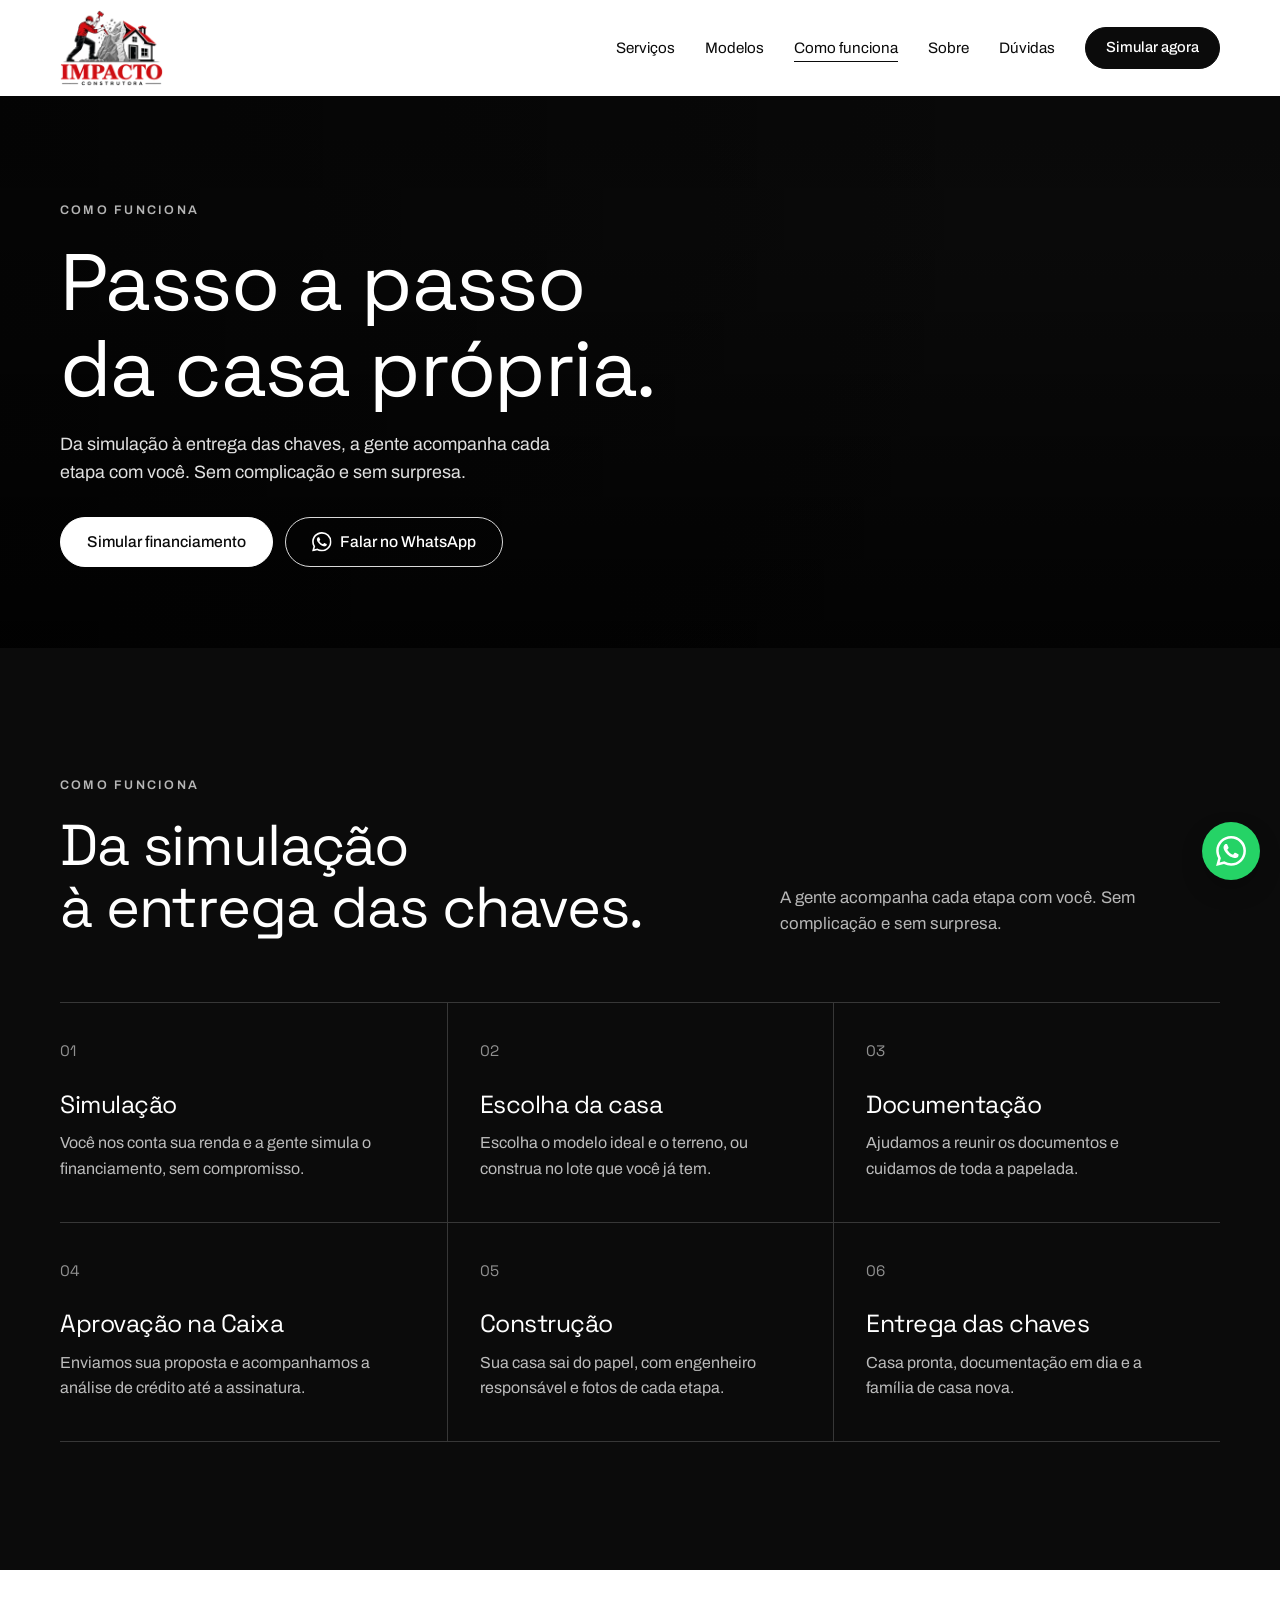
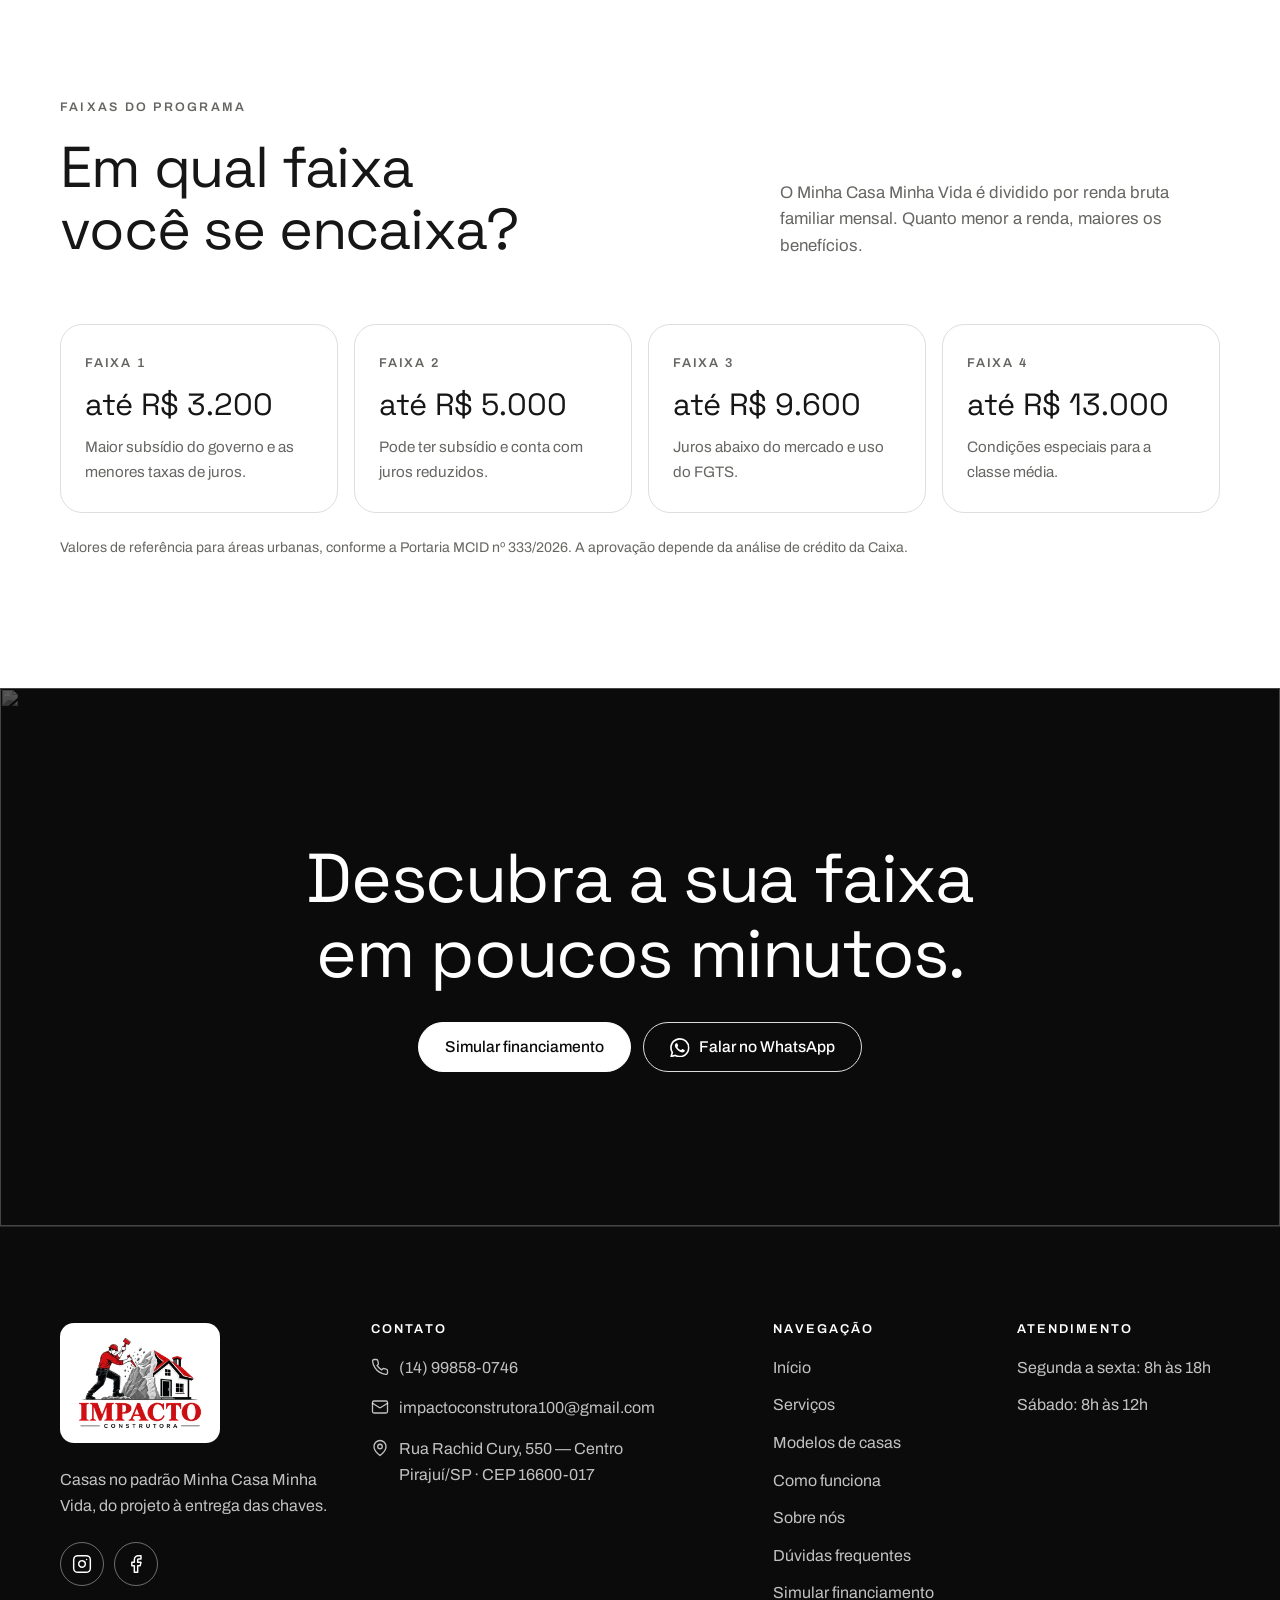
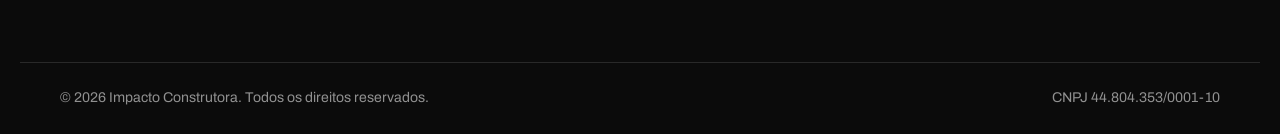
==== como-funciona.html @ d4c33d3d "feat: site dividido em páginas, com portfólio de modelos no estilo da R&B - Cada aba do menu virou u" ====
<!doctype html>
<html lang="pt-BR">
<head>
  <meta charset="utf-8">
  <meta name="viewport" content="width=device-width, initial-scale=1">
  <title>Como funciona | Impacto Construtora — Pirajuí/SP</title>
  <meta name="description" content="Veja o passo a passo para ter sua casa pelo Minha Casa Minha Vida com a Impacto Construtora: simulação, escolha da casa, documentação, aprovação na Caixa, obra e entrega.">
  <meta name="theme-color" content="#0b0b0b">
  <link rel="canonical" href="https://chokitheproo.github.io/impacto-construtora/como-funciona.html">

  <meta property="og:type" content="website">
  <meta property="og:title" content="Como funciona | Impacto Construtora — Pirajuí/SP">
  <meta property="og:description" content="Veja o passo a passo para ter sua casa pelo Minha Casa Minha Vida com a Impacto Construtora: simulação, escolha da casa, documentação, aprovação na Caixa, obra e entrega.">
  <meta property="og:image" content="https://chokitheproo.github.io/impacto-construtora/assets/video/hero-og.jpg">
  <meta property="og:image:width" content="1200">
  <meta property="og:image:height" content="630">
  <meta property="og:locale" content="pt_BR">

  <link rel="icon" href="favicon.svg" type="image/svg+xml">
  <link rel="icon" href="favicon.png" type="image/png" sizes="64x64">
  <link rel="apple-touch-icon" href="assets/apple-touch-icon.png" sizes="360x360">

  <link rel="preload" href="assets/fonts/space-grotesk-latin.woff2" as="font" type="font/woff2" crossorigin>
  <link rel="preload" href="assets/fonts/archivo-latin.woff2" as="font" type="font/woff2" crossorigin>
  <link rel="preconnect" href="https://images.unsplash.com">

  <link rel="stylesheet" href="css/style.css?v=8">
  <script>document.documentElement.classList.add('js');</script>
</head>
<body>

  <!-- Ícones (SVG sprite) -->
  <svg width="0" height="0" style="position:absolute" aria-hidden="true">
    <defs>
      <symbol id="i-arrow" viewBox="0 0 24 24"><path d="M7 7h10v10"/><path d="M7 17 17 7"/></symbol>
      <symbol id="i-check" viewBox="0 0 24 24"><path d="M20 6 9 17l-5-5"/></symbol>
      <symbol id="i-left" viewBox="0 0 24 24"><path d="m15 18-6-6 6-6"/></symbol>
      <symbol id="i-right" viewBox="0 0 24 24"><path d="m9 18 6-6-6-6"/></symbol>
      <symbol id="i-menu" viewBox="0 0 24 24"><path d="M4 7h16"/><path d="M4 12h16"/><path d="M4 17h16"/></symbol>
      <symbol id="i-close" viewBox="0 0 24 24"><path d="M18 6 6 18"/><path d="m6 6 12 12"/></symbol>
      <symbol id="i-bed" viewBox="0 0 24 24"><path d="M2 4v16"/><path d="M2 8h18a2 2 0 0 1 2 2v10"/><path d="M2 17h20"/><path d="M6 8v9"/></symbol>
      <symbol id="i-bath" viewBox="0 0 24 24"><path d="M9 6 6.5 3.5a1.5 1.5 0 0 0-1-.5C4.68 3 4 3.68 4 4.5V17a2 2 0 0 0 2 2h12a2 2 0 0 0 2-2v-5"/><path d="M10 5 8 7"/><path d="M2 12h20"/><path d="M7 19v2"/><path d="M17 19v2"/></symbol>
      <symbol id="i-area" viewBox="0 0 24 24"><path d="M8 3H5a2 2 0 0 0-2 2v3"/><path d="M21 8V5a2 2 0 0 0-2-2h-3"/><path d="M3 16v3a2 2 0 0 0 2 2h3"/><path d="M16 21h3a2 2 0 0 0 2-2v-3"/></symbol>
      <symbol id="i-car" viewBox="0 0 24 24"><path d="M19 17h2c.6 0 1-.4 1-1v-3c0-.9-.7-1.7-1.5-1.9C18.7 10.6 16 10 16 10s-1.3-1.4-2.2-2.3c-.5-.4-1.1-.7-1.8-.7H5c-.6 0-1.1.4-1.4.9l-1.4 2.9A3.7 3.7 0 0 0 2 12v4c0 .6.4 1 1 1h2"/><circle cx="7" cy="17" r="2"/><path d="M9 17h6"/><circle cx="17" cy="17" r="2"/></symbol>
      <symbol id="i-phone" viewBox="0 0 24 24"><path d="M22 16.92v3a2 2 0 0 1-2.18 2 19.79 19.79 0 0 1-8.63-3.07 19.5 19.5 0 0 1-6-6 19.79 19.79 0 0 1-3.07-8.67A2 2 0 0 1 4.11 2h3a2 2 0 0 1 2 1.72 12.84 12.84 0 0 0 .7 2.81 2 2 0 0 1-.45 2.11L8.09 9.91a16 16 0 0 0 6 6l1.27-1.27a2 2 0 0 1 2.11-.45 12.84 12.84 0 0 0 2.81.7A2 2 0 0 1 22 16.92z"/></symbol>
      <symbol id="i-mail" viewBox="0 0 24 24"><rect x="2" y="4" width="20" height="16" rx="2"/><path d="m22 7-8.97 5.7a1.94 1.94 0 0 1-2.06 0L2 7"/></symbol>
      <symbol id="i-pin" viewBox="0 0 24 24"><path d="M20 10c0 6-8 12-8 12s-8-6-8-12a8 8 0 0 1 16 0Z"/><circle cx="12" cy="10" r="3"/></symbol>
      <symbol id="i-shield" viewBox="0 0 24 24"><path d="M20 13c0 5-3.5 7.5-7.66 8.95a1 1 0 0 1-.67-.01C7.5 20.5 4 18 4 13V6a1 1 0 0 1 1-1c2 0 4.5-1.2 6.24-2.72a1.17 1.17 0 0 1 1.52 0C14.51 3.81 17 5 19 5a1 1 0 0 1 1 1z"/><path d="m9 12 2 2 4-4"/></symbol>
      <symbol id="i-instagram" viewBox="0 0 24 24"><rect x="2" y="2" width="20" height="20" rx="5"/><path d="M16 11.37A4 4 0 1 1 12.63 8 4 4 0 0 1 16 11.37z"/><path d="M17.5 6.5h.01"/></symbol>
      <symbol id="i-facebook" viewBox="0 0 24 24"><path d="M18 2h-3a5 5 0 0 0-5 5v3H7v4h3v8h4v-8h3l1-4h-4V7a1 1 0 0 1 1-1h3z"/></symbol>
      <symbol id="i-whatsapp" viewBox="0 0 24 24"><path class="fill" d="M17.472 14.382c-.297-.149-1.758-.867-2.03-.967-.273-.099-.471-.148-.67.15-.197.297-.767.966-.94 1.164-.173.199-.347.223-.644.075-.297-.15-1.255-.463-2.39-1.475-.883-.788-1.48-1.761-1.653-2.059-.173-.297-.018-.458.13-.606.134-.133.298-.347.446-.52.149-.174.198-.298.298-.497.099-.198.05-.371-.025-.52-.075-.149-.669-1.612-.916-2.207-.242-.579-.487-.5-.669-.51-.173-.008-.371-.01-.57-.01-.198 0-.52.074-.792.372-.272.297-1.04 1.016-1.04 2.479 0 1.462 1.065 2.875 1.213 3.074.149.198 2.096 3.2 5.077 4.487.709.306 1.262.489 1.694.625.712.227 1.36.195 1.871.118.571-.085 1.758-.719 2.006-1.413.248-.694.248-1.289.173-1.413-.074-.124-.272-.198-.57-.347m-5.421 7.403h-.004a9.87 9.87 0 0 1-5.031-1.378l-.361-.214-3.741.982.998-3.648-.235-.374a9.86 9.86 0 0 1-1.51-5.26c.001-5.45 4.436-9.884 9.888-9.884 2.64 0 5.122 1.03 6.988 2.898a9.825 9.825 0 0 1 2.893 6.994c-.003 5.45-4.437 9.884-9.885 9.884m8.413-18.297A11.815 11.815 0 0 0 12.05 0C5.495 0 .16 5.335.157 11.892c0 2.096.547 4.142 1.588 5.945L.057 24l6.305-1.654a11.882 11.882 0 0 0 5.683 1.448h.005c6.554 0 11.89-5.335 11.893-11.893a11.821 11.821 0 0 0-3.48-8.413Z"/></symbol>
      <symbol id="i-logo" viewBox="0 0 40 40"><rect x="2" y="2" width="36" height="36" rx="6" fill="none" stroke="#c8a86a" stroke-width="1.1"/><path d="M8 20 20 10l12 10"/><path d="M12 18v12h16V18"/><path d="M18 30v-7h4v7" fill="none" stroke="currentColor" stroke-width="2.3" stroke-linejoin="round" stroke-linecap="round"/><circle cx="20" cy="13.5" r="1.1" fill="#c8a86a"/></symbol>
      <symbol id="i-home" viewBox="0 0 24 24"><path d="M3 10.5 12 3l9 7.5"/><path d="M5 9.5V21h14V9.5"/><path d="M10 21v-6h4v6"/></symbol>
      <symbol id="i-map" viewBox="0 0 24 24"><path d="M14.106 5.553a2 2 0 0 0 1.788 0l3.659-1.83A1 1 0 0 1 21 4.619v12.764a1 1 0 0 1-.553.894l-4.553 2.277a2 2 0 0 1-1.788 0l-4.212-2.106a2 2 0 0 0-1.788 0l-3.659 1.83A1 1 0 0 1 3 19.381V6.618a1 1 0 0 1 .553-.894l4.553-2.277a2 2 0 0 1 1.788 0z"/><path d="M15 5.764v15"/><path d="M9 3.236v15"/></symbol>
      <symbol id="i-hammer" viewBox="0 0 24 24"><path d="m15 12-8.373 8.373a1 1 0 1 1-3-3L12 9"/><path d="m18 15 4-4"/><path d="m21.5 11.5-1.914-1.914A2 2 0 0 1 19 8.172V7l-2.26-2.26a6 6 0 0 0-4.202-1.756L9 2.96l.92.82A6.18 6.18 0 0 1 12 8.4V10l2 2h1.172a2 2 0 0 1 1.414.586L18.5 14.5"/></symbol>
    </defs>
  </svg>

  <a class="skip-link" href="#conteudo">Pular para o conteúdo</a>

  <!-- ===================== CABEÇALHO ===================== -->
  <header class="header" data-header>
    <div class="container header__inner">
      <a href="./" class="logo" aria-label="Impacto Construtora — início">
        <picture>
          <source type="image/webp" srcset="assets/logo-impacto-160.webp 1x, assets/logo-impacto-240.webp 2x">
          <img class="logo__img" src="assets/logo-impacto-160.png" alt="Impacto Construtora" width="216" height="160" fetchpriority="high">
        </picture>
      </a>

      <nav class="nav" id="menu" aria-label="Menu principal" data-nav>
        <ul class="nav__list">
          <li><a href="servicos.html" class="nav__link">Serviços</a></li>
          <li><a href="modelos.html" class="nav__link">Modelos</a></li>
          <li><a href="como-funciona.html" class="nav__link" aria-current="page">Como funciona</a></li>
          <li><a href="sobre.html" class="nav__link">Sobre</a></li>
          <li><a href="duvidas.html" class="nav__link">Dúvidas</a></li>
          <li class="nav__cta"><a href="simular.html" class="btn btn--small">Simular agora</a></li>
        </ul>
      </nav>

      <button class="menu-toggle" type="button" aria-controls="menu" aria-expanded="false" aria-label="Abrir menu" data-menu-toggle>
        <svg class="icon" aria-hidden="true"><use href="#i-menu"/></svg>
      </button>
    </div>
  </header>

  <main id="conteudo">

    <!-- ===================== CAPA DA PÁGINA ===================== -->
    <section class="page-hero">
      <img class="page-hero__bg" src="https://images.unsplash.com/photo-1600210491369-e753d80a41f3?auto=format&amp;fit=crop&amp;w=1600&amp;h=900&amp;q=70"
           srcset="https://images.unsplash.com/photo-1600210491369-e753d80a41f3?auto=format&amp;fit=crop&amp;w=700&amp;h=1000&amp;q=70 700w,
                   https://images.unsplash.com/photo-1600210491369-e753d80a41f3?auto=format&amp;fit=crop&amp;w=1200&amp;h=800&amp;q=70 1200w,
                   https://images.unsplash.com/photo-1600210491369-e753d80a41f3?auto=format&amp;fit=crop&amp;w=1920&amp;h=1000&amp;q=70 1920w"
           sizes="100vw" alt="Sala de estar clara com sofá branco e quadros na parede" width="1600" height="900" fetchpriority="high" decoding="async">
      <div class="container page-hero__content">
        <p class="eyebrow eyebrow--light">Como funciona</p>
        <h1 class="page-hero__title">Passo a passo<br>da casa própria.</h1>
        <p class="page-hero__text">Da simulação à entrega das chaves, a gente acompanha cada etapa com você. Sem complicação e sem surpresa.</p>
        <div class="hero__actions">
          <a href="simular.html" class="btn btn--light">Simular financiamento</a>
          <a href="#contato" class="btn btn--outline-light" data-wa="Olá! Quero entender como funciona o Minha Casa Minha Vida.">
            <svg class="icon icon--fill" aria-hidden="true"><use href="#i-whatsapp"/></svg>
            Falar no WhatsApp
          </a>
        </div>
      </div>
    </section>

    <!-- ===================== COMO FUNCIONA ===================== -->
    <section class="section section--dark" id="como-funciona">
      <div class="container">
        <div class="section__head">
          <div>
            <p class="eyebrow eyebrow--light">Como funciona</p>
            <h2 class="section__title">Da simulação<br>à entrega das chaves.</h2>
          </div>
          <p class="section__lead">A gente acompanha cada etapa com você. Sem complicação e sem surpresa.</p>
        </div>

        <ol class="steps">
          <li class="step reveal">
            <span class="step__num">01</span>
            <h3 class="step__title">Simulação</h3>
            <p>Você nos conta sua renda e a gente simula o financiamento, sem compromisso.</p>
          </li>
          <li class="step reveal">
            <span class="step__num">02</span>
            <h3 class="step__title">Escolha da casa</h3>
            <p>Escolha o modelo ideal e o terreno, ou construa no lote que você já tem.</p>
          </li>
          <li class="step reveal">
            <span class="step__num">03</span>
            <h3 class="step__title">Documentação</h3>
            <p>Ajudamos a reunir os documentos e cuidamos de toda a papelada.</p>
          </li>
          <li class="step reveal">
            <span class="step__num">04</span>
            <h3 class="step__title">Aprovação na Caixa</h3>
            <p>Enviamos sua proposta e acompanhamos a análise de crédito até a assinatura.</p>
          </li>
          <li class="step reveal">
            <span class="step__num">05</span>
            <h3 class="step__title">Construção</h3>
            <p>Sua casa sai do papel, com engenheiro responsável e fotos de cada etapa.</p>
          </li>
          <li class="step reveal">
            <span class="step__num">06</span>
            <h3 class="step__title">Entrega das chaves</h3>
            <p>Casa pronta, documentação em dia e a família de casa nova.</p>
          </li>
        </ol>
      </div>
    </section>

    <!-- ===================== FAIXAS MCMV ===================== -->
    <section class="section" id="faixas">
      <div class="container">
        <div class="section__head">
          <div>
            <p class="eyebrow">Faixas do programa</p>
            <h2 class="section__title">Em qual faixa<br>você se encaixa?</h2>
          </div>
          <p class="section__lead">O Minha Casa Minha Vida é dividido por renda bruta familiar mensal. Quanto menor a renda, maiores os benefícios.</p>
        </div>

        <div class="tiers">
          <div class="tier reveal">
            <span class="tier__label">Faixa 1</span>
            <strong class="tier__value">até R$ 3.200</strong>
            <p>Maior subsídio do governo e as menores taxas de juros.</p>
          </div>
          <div class="tier reveal">
            <span class="tier__label">Faixa 2</span>
            <strong class="tier__value">até R$ 5.000</strong>
            <p>Pode ter subsídio e conta com juros reduzidos.</p>
          </div>
          <div class="tier reveal">
            <span class="tier__label">Faixa 3</span>
            <strong class="tier__value">até R$ 9.600</strong>
            <p>Juros abaixo do mercado e uso do FGTS.</p>
          </div>
          <div class="tier reveal">
            <span class="tier__label">Faixa 4</span>
            <strong class="tier__value">até R$ 13.000</strong>
            <p>Condições especiais para a classe média.</p>
          </div>
        </div>

        <p class="note">Valores de referência para áreas urbanas, conforme a Portaria MCID nº 333/2026. A aprovação depende da análise de crédito da Caixa.</p>
      </div>
    </section>

    <!-- ===================== CHAMADA FINAL ===================== -->
    <section class="cta">
      <img class="cta__bg"
           src="https://images.unsplash.com/photo-1600607687939-ce8a6c25118c?auto=format&fit=crop&w=1400&h=700&q=55&sat=-100"
           srcset="https://images.unsplash.com/photo-1600607687939-ce8a6c25118c?auto=format&fit=crop&w=700&h=800&q=55&sat=-100 700w,
                   https://images.unsplash.com/photo-1600607687939-ce8a6c25118c?auto=format&fit=crop&w=1400&h=700&q=55&sat=-100 1400w,
                   https://images.unsplash.com/photo-1600607687939-ce8a6c25118c?auto=format&fit=crop&w=2000&h=900&q=50&sat=-100 2000w"
           sizes="100vw" alt="" width="1400" height="700" loading="lazy" decoding="async">
      <div class="container cta__inner reveal">
        <h2 class="cta__title">Descubra a sua faixa em poucos minutos.</h2>
        <div class="hero__actions">
          <a href="simular.html" class="btn btn--light">Simular financiamento</a>
          <a href="#contato" class="btn btn--outline-light" data-wa="Olá! Quero sair do aluguel. Pode me ajudar?">
            <svg class="icon icon--fill" aria-hidden="true"><use href="#i-whatsapp"/></svg>
            Falar no WhatsApp
          </a>
        </div>
      </div>
    </section>

  </main>

  <!-- ===================== RODAPÉ ===================== -->
  <!-- Troque o CNPJ de exemplo pelo CNPJ real -->
  <footer class="footer" id="contato">
    <div class="container footer__grid">
      <div class="footer__brand">
        <a href="./" class="logo logo--card" aria-label="Impacto Construtora — voltar ao início">
          <picture>
            <source type="image/webp" srcset="assets/logo-impacto-160.webp 1x, assets/logo-impacto-240.webp 2x">
            <img class="logo__img" src="assets/logo-impacto-160.png" alt="Impacto Construtora" width="216" height="160" loading="lazy" decoding="async">
          </picture>
        </a>
        <p>Casas no padrão Minha Casa Minha Vida, do projeto à entrega das chaves.</p>
        <div class="socials">
          <a href="https://instagram.com/" class="round-btn" aria-label="Instagram da Impacto Construtora" target="_blank" rel="noopener" data-instagram>
            <svg class="icon" aria-hidden="true"><use href="#i-instagram"/></svg>
          </a>
          <a href="https://facebook.com/" class="round-btn" aria-label="Facebook da Impacto Construtora" target="_blank" rel="noopener" data-facebook>
            <svg class="icon" aria-hidden="true"><use href="#i-facebook"/></svg>
          </a>
        </div>
      </div>

      <div>
        <h3 class="footer__title">Contato</h3>
        <ul class="footer__list">
          <li><a href="#contato" data-wa="Olá! Vim pelo site da Impacto Construtora."><svg class="icon" aria-hidden="true"><use href="#i-phone"/></svg><span data-phone-text>(14) 99858-0746</span></a></li>
          <li><a href="mailto:impactoconstrutora100@gmail.com"><svg class="icon" aria-hidden="true"><use href="#i-mail"/></svg>impactoconstrutora100@gmail.com</a></li>
          <li>
            <a href="https://www.google.com/maps/search/?api=1&amp;query=Rua+Rachid+Cury%2C+550%2C+Centro%2C+Piraju%C3%AD+-+SP%2C+16600-017" target="_blank" rel="noopener">
              <svg class="icon" aria-hidden="true"><use href="#i-pin"/></svg>
              <span>Rua Rachid Cury, 550 — Centro<br>Pirajuí/SP · CEP 16600-017</span>
            </a>
          </li>
        </ul>
      </div>

      <div>
        <h3 class="footer__title">Navegação</h3>
        <ul class="footer__list">
          <li><a href="./">Início</a></li>
          <li><a href="servicos.html">Serviços</a></li>
          <li><a href="modelos.html">Modelos de casas</a></li>
          <li><a href="como-funciona.html">Como funciona</a></li>
          <li><a href="sobre.html">Sobre nós</a></li>
          <li><a href="duvidas.html">Dúvidas frequentes</a></li>
          <li><a href="simular.html">Simular financiamento</a></li>
        </ul>
      </div>

      <div>
        <h3 class="footer__title">Atendimento</h3>
        <ul class="footer__list">
          <li>Segunda a sexta: 8h às 18h</li>
          <li>Sábado: 8h às 12h</li>
        </ul>
      </div>
    </div>

    <div class="container footer__bottom">
      <span>© <span data-year>2026</span> Impacto Construtora. Todos os direitos reservados.</span>
      <span>CNPJ 44.804.353/0001-10</span>
    </div>
  </footer>

  <!-- Botão flutuante do WhatsApp -->
  <a href="#contato" class="wa-float" aria-label="Falar no WhatsApp" data-wa="Olá! Vim pelo site e quero saber mais sobre as casas da Impacto Construtora.">
    <svg class="icon icon--fill" aria-hidden="true"><use href="#i-whatsapp"/></svg>
  </a>

  <script src="js/main.js?v=8" defer></script>
</body>
</html>
---- css/style.css ----
/* =========================================================
   Impacto Construtora — estilos
   Paleta preto e branco. Para mudar cores, edite :root.
   ========================================================= */

/* Fontes hospedadas no próprio site (sem esperar o Google Fonts) */
@font-face {
  font-family: "Archivo"; font-style: normal; font-weight: 400 600; font-display: swap;
  src: url("../assets/fonts/archivo-latin.woff2") format("woff2");
  unicode-range: U+0000-00FF, U+0131, U+0152-0153, U+02BB-02BC, U+02C6, U+02DA, U+02DC, U+0304, U+0308, U+0329, U+2000-206F, U+20AC, U+2122, U+2191, U+2193, U+2212, U+2215, U+FEFF, U+FFFD;
}
@font-face {
  font-family: "Space Grotesk"; font-style: normal; font-weight: 400 600; font-display: swap;
  src: url("../assets/fonts/space-grotesk-latin.woff2") format("woff2");
  unicode-range: U+0000-00FF, U+0131, U+0152-0153, U+02BB-02BC, U+02C6, U+02DA, U+02DC, U+0304, U+0308, U+0329, U+2000-206F, U+20AC, U+2122, U+2191, U+2193, U+2212, U+2215, U+FEFF, U+FFFD;
}

:root {
  --black: #0b0b0b;
  --ink: #161616;
  --white: #ffffff;
  --gray-50: #f5f5f3;
  --gray-100: #ececea;
  --gray-200: #dededb;
  --gray-400: #a3a3a0;
  --gray-500: #666663;
  --gray-700: #3a3a38;
  --wa: #25d366;
  --error: #b42318;

  --font-head: "Space Grotesk", system-ui, sans-serif;
  --font-body: "Archivo", system-ui, sans-serif;

  --radius: 14px;
  --radius-lg: 22px;
  --header-h: 96px;
  --gutter: clamp(16px, 4vw, 40px);
  --section-y: clamp(72px, 10vw, 136px);
  --ease: cubic-bezier(.2, .7, .2, 1);
}

/* ---------- Base ---------- */
*, *::before, *::after { box-sizing: border-box; }
html { scroll-behavior: smooth; scroll-padding-top: var(--header-h); -webkit-text-size-adjust: 100%; }
body {
  margin: 0;
  font-family: var(--font-body);
  font-size: 1rem;
  line-height: 1.6;
  color: var(--ink);
  background: var(--white);
  -webkit-font-smoothing: antialiased;
}
img, video { display: block; max-width: 100%; }
img { height: auto; }
a { color: inherit; text-decoration: none; }
button, input, select { font: inherit; color: inherit; }
h1, h2, h3 { font-family: var(--font-head); font-weight: 400; line-height: 1.08; letter-spacing: -0.02em; margin: 0; }
p { margin: 0 0 1em; }
ul, ol { margin: 0; padding: 0; list-style: none; }
figure, blockquote { margin: 0; }
:focus-visible { outline: 2px solid currentColor; outline-offset: 3px; border-radius: 6px; }

.container { width: 100%; max-width: 1240px; margin-inline: auto; padding-inline: var(--gutter); }

.skip-link {
  position: absolute; left: 16px; top: -60px; z-index: 200;
  background: var(--black); color: var(--white); padding: 10px 16px; border-radius: 999px;
}
.skip-link:focus { top: 12px; }

.icon {
  width: 1.25em; height: 1.25em; flex: none;
  fill: none; stroke: currentColor; stroke-width: 1.75; stroke-linecap: round; stroke-linejoin: round;
}
.icon--fill { fill: currentColor; stroke: none; }

/* ---------- Botões ---------- */
.btn {
  display: inline-flex; align-items: center; justify-content: center; gap: .55em;
  min-height: 50px; padding: 12px 26px;
  border: 1px solid var(--black); border-radius: 999px;
  background: var(--black); color: var(--white);
  font-weight: 500; font-size: .98rem; line-height: 1.2; text-align: center;
  cursor: pointer;
  transition: background-color .25s var(--ease), color .25s var(--ease), border-color .25s var(--ease), transform .25s var(--ease);
}
.btn:hover { background: var(--gray-700); border-color: var(--gray-700); }
.btn:active { transform: scale(.98); }
.btn--outline { background: transparent; color: var(--black); }
.btn--outline:hover { background: var(--black); color: var(--white); border-color: var(--black); }
.btn--light { background: var(--white); color: var(--black); border-color: var(--white); }
.btn--light:hover { background: var(--gray-100); border-color: var(--gray-100); }
.btn--outline-light { background: transparent; color: var(--white); border-color: rgba(255,255,255,.85); }
.btn--outline-light:hover { background: var(--white); color: var(--black); border-color: var(--white); }
.btn--small { min-height: 42px; padding: 8px 20px; font-size: .92rem; }
.btn--large { min-height: 56px; font-size: 1.02rem; }
.btn--block { width: 100%; }

.round-btn {
  display: inline-grid; place-items: center;
  width: 48px; height: 48px; border-radius: 50%;
  border: 1px solid currentColor; background: transparent; cursor: pointer;
  transition: background-color .25s var(--ease), color .25s var(--ease);
}
.round-btn:hover { background: var(--white); color: var(--black); border-color: var(--white); }

.link-arrow {
  display: inline-flex; align-items: center; gap: .45em;
  font-weight: 500; border-bottom: 1px solid currentColor; padding-bottom: 2px;
}
.link-arrow .icon { transition: transform .25s var(--ease); }
.link-arrow:hover .icon { transform: translate(3px, -3px); }
.text-link { text-decoration: underline; text-underline-offset: 3px; color: var(--ink); }

/* ---------- Cabeçalho ---------- */
/* Sempre branco (como no site de referência) para a logo colorida aparecer inteira */
.header {
  position: fixed; inset: 0 0 auto; z-index: 100;
  height: var(--header-h);
  background: var(--white); color: var(--black);
  transition: box-shadow .3s var(--ease);
}
.header.is-scrolled, .header.is-open { box-shadow: 0 1px 0 var(--gray-200), 0 10px 24px -18px rgba(0,0,0,.35); }
.header__inner { height: 100%; display: flex; align-items: center; justify-content: space-between; gap: 24px; }

.logo { display: inline-flex; align-items: center; flex-shrink: 0; }
.logo__img { display: block; width: auto; height: 76px; }
/* No rodapé escuro a logo fica num cartão branco, para não sumir o "CONSTRUTORA" preto */
.logo--card { background: var(--white); padding: 14px 18px; border-radius: var(--radius); margin-bottom: 24px; }
.logo--card .logo__img { height: 92px; }

@media (max-width: 960px) {
  :root { --header-h: 80px; }
  .logo__img { height: 62px; }
}
@media (max-width: 560px) {
  :root { --header-h: 76px; }
  .logo__img { height: 60px; }
}

.nav__list { display: flex; align-items: center; gap: 30px; }
.nav__link { font-size: .95rem; position: relative; padding-block: 6px; }
.nav__link::after {
  content: ""; position: absolute; left: 0; right: 0; bottom: 0; height: 1px;
  background: currentColor; transform: scaleX(0); transform-origin: left;
  transition: transform .25s var(--ease);
}
.nav__link:hover::after { transform: scaleX(1); }

.menu-toggle {
  display: none; width: 44px; height: 44px; place-items: center;
  border: 0; background: transparent; cursor: pointer; border-radius: 10px;
}
.menu-toggle .icon { width: 26px; height: 26px; }

@media (max-width: 960px) {
  .menu-toggle { display: grid; }
  .nav {
    position: fixed; inset: var(--header-h) 0 0; z-index: 99;
    background: var(--white); color: var(--black);
    padding: 24px var(--gutter) 40px;
    overflow-y: auto;
    visibility: hidden; opacity: 0; transform: translateY(-8px);
    transition: opacity .25s var(--ease), transform .25s var(--ease), visibility 0s linear .25s;
  }
  .nav.is-open { visibility: visible; opacity: 1; transform: none; transition-delay: 0s; }
  .nav__list { flex-direction: column; align-items: stretch; gap: 0; }
  .nav__list li { border-bottom: 1px solid var(--gray-200); }
  .nav__link { display: block; padding: 18px 0; font-family: var(--font-head); font-size: 1.6rem; }
  .nav__link::after { display: none; }
  .nav__cta { border-bottom: 0 !important; padding-top: 28px; }
  .nav__cta .btn { width: 100%; min-height: 54px; font-size: 1rem; }
}

/* ---------- Topo com vídeo ---------- */
.hero {
  position: relative; isolation: isolate;
  min-height: 100vh; min-height: 100svh;
  display: flex; align-items: flex-end;
  color: var(--white); background: var(--black);
  overflow: hidden;
}
.hero__poster, .hero__video { position: absolute; inset: 0; width: 100%; height: 100%; object-fit: cover; z-index: -2; }
.hero__video { opacity: 0; transition: opacity .8s var(--ease); pointer-events: none; }
/* Nunca mostra o botão de play do próprio celular (iPhone em modo economia de bateria) */
.hero__video::-webkit-media-controls,
.hero__video::-webkit-media-controls-start-playback-button { display: none !important; -webkit-appearance: none; }
.hero__video.is-playing { opacity: 1; }
.hero__overlay {
  position: absolute; inset: 0; z-index: -1;
  background:
    linear-gradient(90deg, rgba(0,0,0,.6) 0%, rgba(0,0,0,.25) 50%, rgba(0,0,0,0) 75%),
    linear-gradient(180deg, rgba(0,0,0,.55) 0%, rgba(0,0,0,.1) 28%, rgba(0,0,0,.2) 55%, rgba(0,0,0,.75) 100%);
}
.hero__content { padding-top: calc(var(--header-h) + 48px); padding-bottom: clamp(56px, 10vh, 112px); }
.hero__title { font-size: clamp(2.6rem, 7vw, 5.6rem); max-width: 14ch; margin-bottom: 22px; }
.hero__text { font-size: clamp(1.02rem, 1.4vw, 1.18rem); max-width: 52ch; color: rgba(255,255,255,.88); margin-bottom: 32px; }
.hero__actions { display: flex; flex-wrap: wrap; gap: 12px; }

@media (max-width: 600px) {
  .hero__actions .btn { flex: 1 1 100%; }
}

/* ---------- Textos de seção ---------- */
.section { padding-block: var(--section-y); }
.section--muted { background: var(--gray-50); }
.section--dark { background: var(--black); color: var(--white); }

.eyebrow {
  font-size: .78rem; font-weight: 600; letter-spacing: .18em; text-transform: uppercase;
  color: var(--gray-500); margin-bottom: 18px;
}
.eyebrow--light { color: rgba(255,255,255,.7); }
.section__title { font-size: clamp(2.1rem, 4.6vw, 3.6rem); margin-bottom: 28px; }
.section__head {
  display: flex; flex-wrap: wrap; align-items: flex-end; justify-content: space-between;
  gap: 16px 48px; margin-bottom: clamp(36px, 5vw, 64px);
}
.section__head .section__title { margin-bottom: 0; }
.section__lead { max-width: 44ch; color: var(--gray-500); font-size: 1.05rem; margin: 0; }
.section--dark .section__lead { color: rgba(255,255,255,.7); }

/* ---------- Números ---------- */
.stats { border-bottom: 1px solid var(--gray-200); }
.stats__grid { display: grid; grid-template-columns: repeat(4, 1fr); }
.stat { padding: 40px 24px; border-left: 1px solid var(--gray-200); }
.stat:first-child { border-left: 0; padding-left: 0; }
.stat__number { display: block; font-family: var(--font-head); font-weight: 400; font-size: clamp(2rem, 3.6vw, 2.9rem); line-height: 1; letter-spacing: -0.02em; margin-bottom: 8px; }
.stat__label { color: var(--gray-500); font-size: .95rem; }

@media (max-width: 800px) {
  .stats__grid { grid-template-columns: repeat(2, 1fr); }
  .stat { padding: 28px 16px; }
  .stat:nth-child(odd) { border-left: 0; padding-left: 0; }
  .stat:nth-child(n+3) { border-top: 1px solid var(--gray-200); }
}

/* ---------- Serviços ---------- */
.services { display: grid; grid-template-columns: 1fr 1fr; column-gap: clamp(32px, 5vw, 72px); }
.service {
  display: flex; align-items: center; justify-content: space-between; gap: 20px;
  padding: 28px 0; border-bottom: 1px solid var(--gray-200);
}
.service__name { display: block; font-family: var(--font-head); font-size: clamp(1.3rem, 2.2vw, 1.75rem); line-height: 1.2; letter-spacing: -0.01em; }
.service__desc { display: block; color: var(--gray-500); font-size: .95rem; margin-top: 6px; }
.service .icon { width: 22px; height: 22px; transition: transform .3s var(--ease); }
.service:hover .icon { transform: translate(4px, -4px); }
.service:hover .service__name { text-decoration: underline; text-underline-offset: 6px; text-decoration-thickness: 1px; }
.services li:nth-child(-n+2) .service { border-top: 1px solid var(--gray-200); }

@media (max-width: 760px) {
  .services { grid-template-columns: 1fr; }
  .services li:nth-child(2) .service { border-top: 0; }
  .service { padding: 22px 0; }
}

/* ---------- Modelos ---------- */
.models { display: grid; grid-template-columns: repeat(3, 1fr); gap: 24px; }
.model {
  display: flex; flex-direction: column;
  background: var(--white); border: 1px solid var(--gray-200); border-radius: var(--radius-lg);
  overflow: hidden;
  transition: transform .35s var(--ease), box-shadow .35s var(--ease);
}
.model:hover { transform: translateY(-4px); box-shadow: 0 18px 40px -24px rgba(0,0,0,.35); }
.model__media { position: relative; aspect-ratio: 4 / 3; overflow: hidden; background: var(--gray-100); }
.model__media img { width: 100%; height: 100%; object-fit: cover; transition: transform .6s var(--ease); }
.model:hover .model__media img { transform: scale(1.04); }
.model__tag {
  position: absolute; left: 16px; top: 16px;
  background: var(--white); color: var(--black);
  font-size: .8rem; font-weight: 600; padding: 6px 12px; border-radius: 999px;
}
.model__body { display: flex; flex-direction: column; flex: 1; padding: 26px; }
.model__name { font-size: 1.7rem; margin-bottom: 16px; }
.model__specs {
  display: grid; grid-template-columns: 1fr 1fr; gap: 10px 16px;
  padding-bottom: 18px; margin-bottom: 18px; border-bottom: 1px solid var(--gray-200);
}
.model__specs li { display: flex; align-items: center; gap: 8px; font-size: .95rem; }
.model__specs .icon { width: 18px; height: 18px; color: var(--gray-500); }
.model__text { color: var(--gray-500); font-size: .96rem; flex: 1; margin-bottom: 22px; }

@media (max-width: 1023px) { .models { grid-template-columns: repeat(2, 1fr); } }
@media (min-width: 700px) and (max-width: 1023px) {
  /* card que sobra sozinho ocupa a linha inteira, com a foto ao lado */
  .model:last-child:nth-child(odd) { grid-column: 1 / -1; flex-direction: row; }
  .model:last-child:nth-child(odd) .model__media { flex: 0 0 50%; aspect-ratio: auto; min-height: 320px; }
  .model:last-child:nth-child(odd) .model__media img { position: absolute; inset: 0; }
}
@media (max-width: 699px) { .models { grid-template-columns: 1fr; } }

/* ---------- Galeria de obras ---------- */
.gallery {
  display: grid; gap: 16px;
  grid-template-columns: 1.1fr 1fr 1fr;
  grid-template-rows: 300px 300px;
}
.gallery__item { position: relative; overflow: hidden; border-radius: var(--radius); background: var(--gray-100); }
.gallery__item img { width: 100%; height: 100%; object-fit: cover; transition: transform .6s var(--ease); }
.gallery__item:hover img { transform: scale(1.04); }
.gallery__item--tall { grid-row: span 2; }
.gallery__item--wide { grid-column: span 2; }
.gallery__item figcaption {
  position: absolute; left: 14px; bottom: 14px;
  background: var(--white); color: var(--black);
  font-size: .85rem; font-weight: 500; padding: 6px 12px; border-radius: 999px;
}

@media (max-width: 860px) {
  .gallery { grid-template-columns: 1fr 1fr; grid-template-rows: none; grid-auto-rows: 220px; }
  .gallery__item--tall { grid-row: span 2; }
  .gallery__item--wide { grid-column: span 2; }
}
@media (max-width: 520px) {
  .gallery { grid-template-columns: 1fr; grid-auto-rows: 240px; }
  .gallery__item--tall { grid-row: span 1; }
  .gallery__item--wide { grid-column: span 1; }
}

/* ---------- Como funciona ---------- */
.steps { display: grid; grid-template-columns: repeat(3, 1fr); border-top: 1px solid rgba(255,255,255,.18); }
.step { padding: 36px 32px 40px 0; border-bottom: 1px solid rgba(255,255,255,.18); }
.step:not(:nth-child(3n+1)) { padding-left: 32px; border-left: 1px solid rgba(255,255,255,.18); }
.step__num { display: block; font-family: var(--font-head); font-size: .95rem; color: rgba(255,255,255,.55); margin-bottom: 28px; }
.step__title { font-size: 1.55rem; margin-bottom: 12px; }
.step p { color: rgba(255,255,255,.72); margin: 0; }

@media (max-width: 900px) {
  .steps { grid-template-columns: 1fr 1fr; }
  .step:not(:nth-child(3n+1)) { padding-left: 0; border-left: 0; }
  .step:nth-child(even) { padding-left: 24px; border-left: 1px solid rgba(255,255,255,.18); }
  .step { padding-right: 24px; }
}
@media (max-width: 560px) {
  .steps { grid-template-columns: 1fr; }
  .step, .step:nth-child(even) { padding: 28px 0; border-left: 0; }
  .step__num { margin-bottom: 14px; }
}

/* ---------- Faixas ---------- */
.tiers { display: grid; grid-template-columns: repeat(4, 1fr); gap: 16px; }
.tier {
  border: 1px solid var(--gray-200); border-radius: var(--radius-lg);
  padding: 28px 24px;
  transition: background-color .3s var(--ease), color .3s var(--ease), border-color .3s var(--ease);
}
.tier:hover { background: var(--black); color: var(--white); border-color: var(--black); }
.tier:hover p, .tier:hover .tier__label { color: rgba(255,255,255,.72); }
.tier__label { display: block; font-size: .8rem; font-weight: 600; letter-spacing: .14em; text-transform: uppercase; color: var(--gray-500); margin-bottom: 14px; }
.tier__value { display: block; font-family: var(--font-head); font-weight: 400; font-size: clamp(1.6rem, 2.4vw, 2rem); line-height: 1.1; margin-bottom: 14px; }
.tier p { color: var(--gray-500); font-size: .95rem; margin: 0; }
.note { color: var(--gray-500); font-size: .88rem; margin: 24px 0 0; }

@media (max-width: 960px) { .tiers { grid-template-columns: 1fr 1fr; } }
@media (max-width: 480px) { .tiers { grid-template-columns: 1fr; } }

/* ---------- Sobre / Garantia (texto + imagem) ---------- */
.split { display: grid; grid-template-columns: 1fr 1fr; gap: clamp(40px, 7vw, 104px); align-items: center; }
.split--reverse .split__media { order: -1; }
.split__text > p { color: var(--gray-700); font-size: 1.05rem; max-width: 54ch; }
.split__media { position: relative; }
.split__media img { width: 100%; aspect-ratio: 10 / 11; object-fit: cover; border-radius: var(--radius-lg); }

.checklist { display: grid; gap: 12px; margin: 28px 0 32px; }
.checklist li { display: flex; align-items: flex-start; gap: 12px; }
.checklist .icon {
  width: 24px; height: 24px; padding: 4px; margin-top: 1px;
  border-radius: 50%; background: var(--black); color: var(--white); stroke-width: 2.5;
}
.checklist--light .icon { background: var(--white); color: var(--black); }

.badge {
  position: absolute; left: 20px; bottom: 20px;
  display: flex; align-items: center; gap: 10px;
  background: var(--white); color: var(--black);
  padding: 12px 18px; border-radius: 999px;
  box-shadow: 0 10px 30px -12px rgba(0,0,0,.35);
}
.badge .icon { width: 22px; height: 22px; }

@media (max-width: 860px) {
  .split { grid-template-columns: 1fr; }
  .split--reverse .split__media { order: 0; }
  .split__media img { aspect-ratio: 4 / 3; }
}

/* ---------- Depoimentos ---------- */
.slider { max-width: 920px; }
.slider__viewport { display: grid; }
.slide { grid-area: 1 / 1; visibility: hidden; opacity: 0; }
.slide.is-active { visibility: visible; opacity: 1; }
.slide blockquote {
  font-family: var(--font-head); font-size: clamp(1.35rem, 2.7vw, 2.1rem); line-height: 1.35; letter-spacing: -0.01em;
  margin-bottom: 28px;
}
.slide figcaption { display: flex; flex-wrap: wrap; align-items: baseline; gap: 6px 14px; }
.slide figcaption strong { font-weight: 600; font-style: italic; }
.slide figcaption span { color: rgba(255,255,255,.6); font-size: .92rem; }
.slide.is-active { animation: fade-in .5s var(--ease); }
.slider__controls { display: flex; align-items: center; gap: 16px; margin-top: 40px; }
.slider__count { font-family: var(--font-head); color: rgba(255,255,255,.6); min-width: 3.5ch; text-align: center; }

@keyframes fade-in { from { opacity: 0; transform: translateY(8px); } to { opacity: 1; transform: none; } }

/* ---------- Simulação ---------- */
.simulate {
  display: grid; grid-template-columns: 1fr 1.15fr;
  background: var(--white); border-radius: var(--radius-lg); overflow: hidden;
  border: 1px solid var(--gray-200);
}
.simulate__intro { background: var(--black); color: var(--white); padding: clamp(32px, 5vw, 56px); }
.simulate__intro > p { color: rgba(255,255,255,.75); max-width: 42ch; }
.form { padding: clamp(28px, 5vw, 56px); display: grid; gap: 20px; align-content: start; }
.form__row { display: grid; grid-template-columns: 1fr 1fr; gap: 20px; }
.field { display: grid; gap: 8px; min-width: 0; }
.field label, .field legend { font-weight: 500; font-size: .95rem; }
.field input, .field select {
  width: 100%; min-height: 52px; padding: 12px 16px;
  border: 1px solid var(--gray-200); border-radius: 12px; background: var(--white);
  font-size: 1rem;
  transition: border-color .2s var(--ease), box-shadow .2s var(--ease);
}
.field select {
  appearance: none; cursor: pointer;
  background-image: url("data:image/svg+xml,%3Csvg xmlns='http://www.w3.org/2000/svg' viewBox='0 0 24 24' fill='none' stroke='%23161616' stroke-width='2' stroke-linecap='round' stroke-linejoin='round'%3E%3Cpath d='m6 9 6 6 6-6'/%3E%3C/svg%3E");
  background-repeat: no-repeat; background-position: right 14px center; background-size: 18px;
  padding-right: 44px;
}
.field input::placeholder { color: #7a7a77; }
.field input:focus, .field select:focus { outline: none; border-color: var(--black); box-shadow: 0 0 0 3px rgba(11,11,11,.12); }
.field.has-error input, .field.has-error select { border-color: var(--error); }
.field__error { color: var(--error); font-size: .86rem; min-height: 0; }
.field__error:empty { display: none; }

.field--choices { border: 0; padding: 0; margin: 0; }
.field--choices legend { padding: 0; margin-bottom: 10px; }
.choices { display: flex; flex-wrap: wrap; gap: 10px; }
.choice { position: relative; cursor: pointer; }
.choice input { position: absolute; opacity: 0; inset: 0; cursor: pointer; }
.choice span {
  display: inline-flex; align-items: center; min-height: 44px; padding: 8px 20px;
  border: 1px solid var(--gray-200); border-radius: 999px;
  transition: background-color .2s var(--ease), color .2s var(--ease), border-color .2s var(--ease);
}
.choice:hover span { border-color: var(--black); }
.choice input:checked + span { background: var(--black); color: var(--white); border-color: var(--black); }
.choice input:focus-visible + span { outline: 2px solid var(--black); outline-offset: 3px; }
.form__hint { color: var(--gray-500); font-size: .86rem; text-align: center; margin: -6px 0 0; }

@media (max-width: 900px) { .simulate { grid-template-columns: 1fr; } }
@media (max-width: 520px) { .form__row { grid-template-columns: 1fr; } }

/* ---------- Dúvidas ---------- */
.faq-wrap { display: grid; grid-template-columns: .8fr 1.2fr; gap: clamp(40px, 7vw, 104px); align-items: start; }
.faq { border-top: 1px solid var(--gray-200); }
.faq__item { border-bottom: 1px solid var(--gray-200); }
.faq__item summary {
  display: flex; justify-content: space-between; align-items: center; gap: 24px;
  padding: 24px 0; cursor: pointer; list-style: none;
  font-family: var(--font-head); font-size: clamp(1.1rem, 1.8vw, 1.3rem); line-height: 1.3;
}
.faq__item summary::-webkit-details-marker { display: none; }
.faq__item summary::after {
  content: ""; flex: none; width: 14px; height: 14px;
  background:
    linear-gradient(currentColor, currentColor) center / 100% 1.5px no-repeat,
    linear-gradient(currentColor, currentColor) center / 1.5px 100% no-repeat;
  transition: transform .3s var(--ease);
}
.faq__item[open] summary::after { transform: rotate(45deg); }
.faq__item p { color: var(--gray-500); padding-right: 40px; margin: -6px 0 24px; max-width: 64ch; }

@media (max-width: 860px) { .faq-wrap { grid-template-columns: 1fr; } }

/* ---------- Chamada final ---------- */
.cta {
  position: relative; isolation: isolate; overflow: hidden;
  color: var(--white); background: var(--black);
  padding-block: clamp(80px, 12vw, 160px);
}
.cta__bg {
  position: absolute; inset: 0; z-index: -1;
  width: 100%; height: 100%; object-fit: cover;
  opacity: .32; filter: grayscale(1);
}
.cta__inner { display: flex; flex-direction: column; align-items: center; text-align: center; gap: 32px; }
.cta__title { font-size: clamp(2.2rem, 5.4vw, 4.4rem); max-width: 16ch; }
.cta .hero__actions { justify-content: center; }

/* ---------- Capa das páginas internas ---------- */
.page-hero {
  position: relative; isolation: isolate; overflow: hidden;
  min-height: clamp(460px, 72vh, 720px); min-height: clamp(460px, 72svh, 720px);
  display: flex; align-items: flex-end;
  color: var(--white); background: var(--black);
}
.page-hero--short { min-height: clamp(400px, 56vh, 560px); min-height: clamp(400px, 56svh, 560px); }
.page-hero__bg { position: absolute; inset: 0; z-index: -2; width: 100%; height: 100%; object-fit: cover; }
.page-hero::before {
  content: ""; position: absolute; inset: 0; z-index: -1;
  background:
    linear-gradient(90deg, rgba(0,0,0,.55) 0%, rgba(0,0,0,.2) 55%, rgba(0,0,0,0) 80%),
    linear-gradient(180deg, rgba(0,0,0,.3) 0%, rgba(0,0,0,.1) 35%, rgba(0,0,0,.72) 100%);
}
.page-hero__content { padding-top: calc(var(--header-h) + 48px); padding-bottom: clamp(48px, 9vh, 96px); }
.page-hero__title { font-size: clamp(2.6rem, 6.4vw, 5rem); max-width: 16ch; margin-bottom: 18px; }
.page-hero__text { font-size: clamp(1.02rem, 1.4vw, 1.18rem); max-width: 52ch; color: rgba(255,255,255,.88); margin-bottom: 30px; }

/* Link ativo no menu */
.nav__link[aria-current="page"]::after { transform: scaleX(1); }
@media (max-width: 960px) { .nav__link[aria-current="page"] { font-weight: 600; } }

.section--tight { padding-top: clamp(40px, 5vw, 64px); }
.section__head--center { justify-content: center; text-align: center; }

/* ---------- Filtro de modelos ---------- */
.filters-bar { padding-block: 24px; border-bottom: 1px solid var(--gray-200); }
.filters { display: flex; flex-wrap: wrap; gap: 10px; }
.filter {
  min-height: 44px; padding: 8px 20px; cursor: pointer;
  border: 1px solid var(--gray-200); border-radius: 999px; background: var(--white);
  font-weight: 500; font-size: .95rem;
  transition: background-color .2s var(--ease), color .2s var(--ease), border-color .2s var(--ease);
}
.filter:hover { border-color: var(--black); }
.filter[aria-pressed="true"] { background: var(--black); color: var(--white); border-color: var(--black); }

/* ---------- Cartões de modelo (estilo portfólio) ---------- */
.projects { display: grid; grid-template-columns: repeat(3, 1fr); gap: 20px; }
.projects--two { grid-template-columns: repeat(2, 1fr); }
.project {
  position: relative; isolation: isolate; overflow: hidden; display: block;
  aspect-ratio: 4 / 3; border-radius: var(--radius); background: #1c1c1c; color: var(--white);
}
.project[hidden] { display: none; }
.project img { position: absolute; inset: 0; z-index: -2; width: 100%; height: 100%; object-fit: cover; transition: transform .6s var(--ease); }
.project::after { content: ""; position: absolute; inset: 0; z-index: -1; background: linear-gradient(180deg, rgba(0,0,0,0) 40%, rgba(0,0,0,.78) 100%); }
.project:hover img { transform: scale(1.05); }
.project__tag {
  position: absolute; left: 16px; top: 16px;
  background: var(--white); color: var(--black);
  font-size: .8rem; font-weight: 600; padding: 6px 12px; border-radius: 999px;
}
.project__info { position: absolute; left: 22px; right: 22px; bottom: 20px; display: flex; align-items: flex-end; justify-content: space-between; gap: 16px; }
.project__name { font-size: clamp(1.25rem, 1.9vw, 1.55rem); letter-spacing: .06em; text-transform: uppercase; line-height: 1.1; }
.project__meta { display: block; margin-top: 6px; font-size: .9rem; color: rgba(255,255,255,.78); }
.project__info .icon { width: 24px; height: 24px; transition: transform .3s var(--ease); }
.project:hover .project__info .icon { transform: translate(4px, -4px); }
.project--more {
  grid-column: 1 / -1; aspect-ratio: auto;
  display: flex; flex-wrap: wrap; align-items: center; justify-content: space-between; gap: 20px 40px;
  padding: clamp(28px, 4vw, 44px); background: #1a1a1a; border: 1px solid rgba(255,255,255,.14);
}
.project--more::after { display: none; }
.project--more p { color: rgba(255,255,255,.72); margin: 10px 0 0; max-width: 52ch; }

@media (max-width: 900px) { .projects { grid-template-columns: 1fr 1fr; } }
@media (max-width: 560px) { .projects, .projects--two { grid-template-columns: 1fr; } }

/* ---------- Especialidades ---------- */
.expertise { display: grid; grid-template-columns: repeat(3, 1fr); gap: clamp(32px, 4vw, 56px); text-align: center; }
.expertise__icon {
  width: 64px; height: 64px; margin: 0 auto 20px; border-radius: 50%;
  display: grid; place-items: center; background: var(--gray-50); border: 1px solid var(--gray-200);
}
.expertise__icon .icon { width: 26px; height: 26px; }
.expertise h3 { font-size: 1.45rem; margin-bottom: 10px; }
.expertise p { color: var(--gray-500); max-width: 34ch; margin: 0 auto; }
@media (max-width: 760px) { .expertise { grid-template-columns: 1fr; } }

/* ---------- Página de cada modelo ---------- */
.detail-head { padding-top: calc(var(--header-h) + clamp(32px, 5vw, 64px)); }
.back-link { display: inline-flex; align-items: center; gap: 6px; font-weight: 500; color: var(--gray-500); margin-bottom: 28px; }
.back-link:hover { color: var(--black); }
.detail-head__title { font-size: clamp(2.8rem, 7vw, 5.4rem); margin-bottom: 14px; }
.detail-head__lead { color: var(--gray-500); font-size: 1.1rem; max-width: 52ch; margin-bottom: clamp(28px, 4vw, 44px); }
.detail-cover img { width: 100%; aspect-ratio: 16 / 7; object-fit: cover; border-radius: var(--radius-lg); background: var(--gray-100); }
@media (max-width: 700px) { .detail-cover img { aspect-ratio: 4 / 3; } }

.detail { display: grid; grid-template-columns: 1.6fr 1fr; gap: clamp(32px, 5vw, 72px); align-items: start; }
.detail__text h2 { font-size: clamp(1.8rem, 3vw, 2.4rem); margin-bottom: 20px; }
.detail__text > p { color: var(--gray-700); font-size: 1.05rem; max-width: 62ch; }
.detail__sub { margin-top: clamp(36px, 5vw, 56px); }
.photo-grid { display: grid; grid-template-columns: repeat(3, 1fr); gap: 12px; }
.photo-grid img { width: 100%; aspect-ratio: 1; object-fit: cover; border-radius: var(--radius); background: var(--gray-100); }
@media (max-width: 700px) { .photo-grid { grid-template-columns: 1fr 1fr; } }

.facts {
  position: sticky; top: calc(var(--header-h) + 24px);
  background: var(--gray-50); border: 1px solid var(--gray-200); border-radius: var(--radius-lg);
  padding: clamp(24px, 3vw, 32px); display: grid; gap: 10px;
}
.facts h2 { font-size: 1.5rem; margin-bottom: 8px; }
.facts dl { margin: 0 0 14px; display: grid; gap: 14px; }
.facts dl > div { padding-bottom: 14px; border-bottom: 1px solid var(--gray-200); }
.facts dt { font-size: .74rem; font-weight: 600; letter-spacing: .14em; text-transform: uppercase; color: var(--gray-500); }
.facts dd { margin: 4px 0 0; font-size: 1.02rem; }
@media (max-width: 900px) { .detail { grid-template-columns: 1fr; } .facts { position: static; } }

.features {
  display: grid; grid-template-columns: repeat(3, 1fr); gap: 1px;
  background: var(--gray-200); border: 1px solid var(--gray-200); border-radius: var(--radius-lg); overflow: hidden;
}
.feature { background: var(--white); padding: clamp(22px, 3vw, 32px); }
.feature h3 { font-size: 1.25rem; margin-bottom: 8px; }
.feature p { color: var(--gray-500); font-size: .96rem; margin: 0; }
@media (max-width: 900px) { .features { grid-template-columns: 1fr 1fr; } }
@media (max-width: 560px) { .features { grid-template-columns: 1fr; } }

/* ---------- Rodapé ---------- */
.footer { background: var(--black); color: rgba(255,255,255,.75); padding-top: clamp(64px, 8vw, 96px); border-top: 1px solid rgba(255,255,255,.12); }
.footer__grid { display: grid; grid-template-columns: 1.2fr 1.6fr .9fr .9fr; gap: 40px; padding-bottom: 56px; }
.footer__brand p { max-width: 34ch; }
.footer__title { font-family: var(--font-body); font-size: .8rem; font-weight: 600; letter-spacing: .16em; text-transform: uppercase; color: var(--white); margin-bottom: 18px; }
.footer__list { display: grid; gap: 12px; }
.footer__list a, .footer__list span { display: inline-flex; align-items: flex-start; gap: 10px; overflow-wrap: anywhere; }
.footer__list .icon { margin-top: 3px; width: 18px; height: 18px; }
.footer__list a:hover { color: var(--white); text-decoration: underline; text-underline-offset: 3px; }
.socials { display: flex; gap: 10px; margin-top: 24px; color: var(--white); }
.socials .round-btn { width: 44px; height: 44px; border-color: rgba(255,255,255,.4); }
.footer__bottom {
  display: flex; flex-wrap: wrap; justify-content: space-between; gap: 8px 24px;
  padding-block: 24px; border-top: 1px solid rgba(255,255,255,.12);
  font-size: .88rem; color: rgba(255,255,255,.55);
}

@media (max-width: 960px) {
  .footer__grid { grid-template-columns: 1fr 1fr; }
  .footer__bottom { padding-bottom: 96px; } /* espaço para o botão do WhatsApp não cobrir o texto */
}
@media (max-width: 560px) {
  .footer__grid { grid-template-columns: 1fr; gap: 32px; }
  .footer__list { gap: 4px; }
  .footer__list a { min-height: 44px; align-items: center; }
}

/* ---------- WhatsApp flutuante ---------- */
.wa-float {
  position: fixed; right: 20px; bottom: 20px; z-index: 90;
  width: 58px; height: 58px; border-radius: 50%;
  display: grid; place-items: center;
  background: var(--wa); color: var(--white);
  box-shadow: 0 10px 28px -8px rgba(0,0,0,.45);
  transition: transform .25s var(--ease);
}
.wa-float:hover { transform: scale(1.06); }
.wa-float .icon { width: 30px; height: 30px; }

/* ---------- Animação ao rolar ---------- */
.js .reveal { opacity: 0; transform: translateY(24px); transition: opacity .7s var(--ease), transform .7s var(--ease); }
.js .reveal.is-visible { opacity: 1; transform: none; }

@media (prefers-reduced-motion: reduce) {
  html { scroll-behavior: auto; }
  *, *::before, *::after { animation-duration: .01ms !important; transition-duration: .01ms !important; }
  .js .reveal { opacity: 1; transform: none; }
}
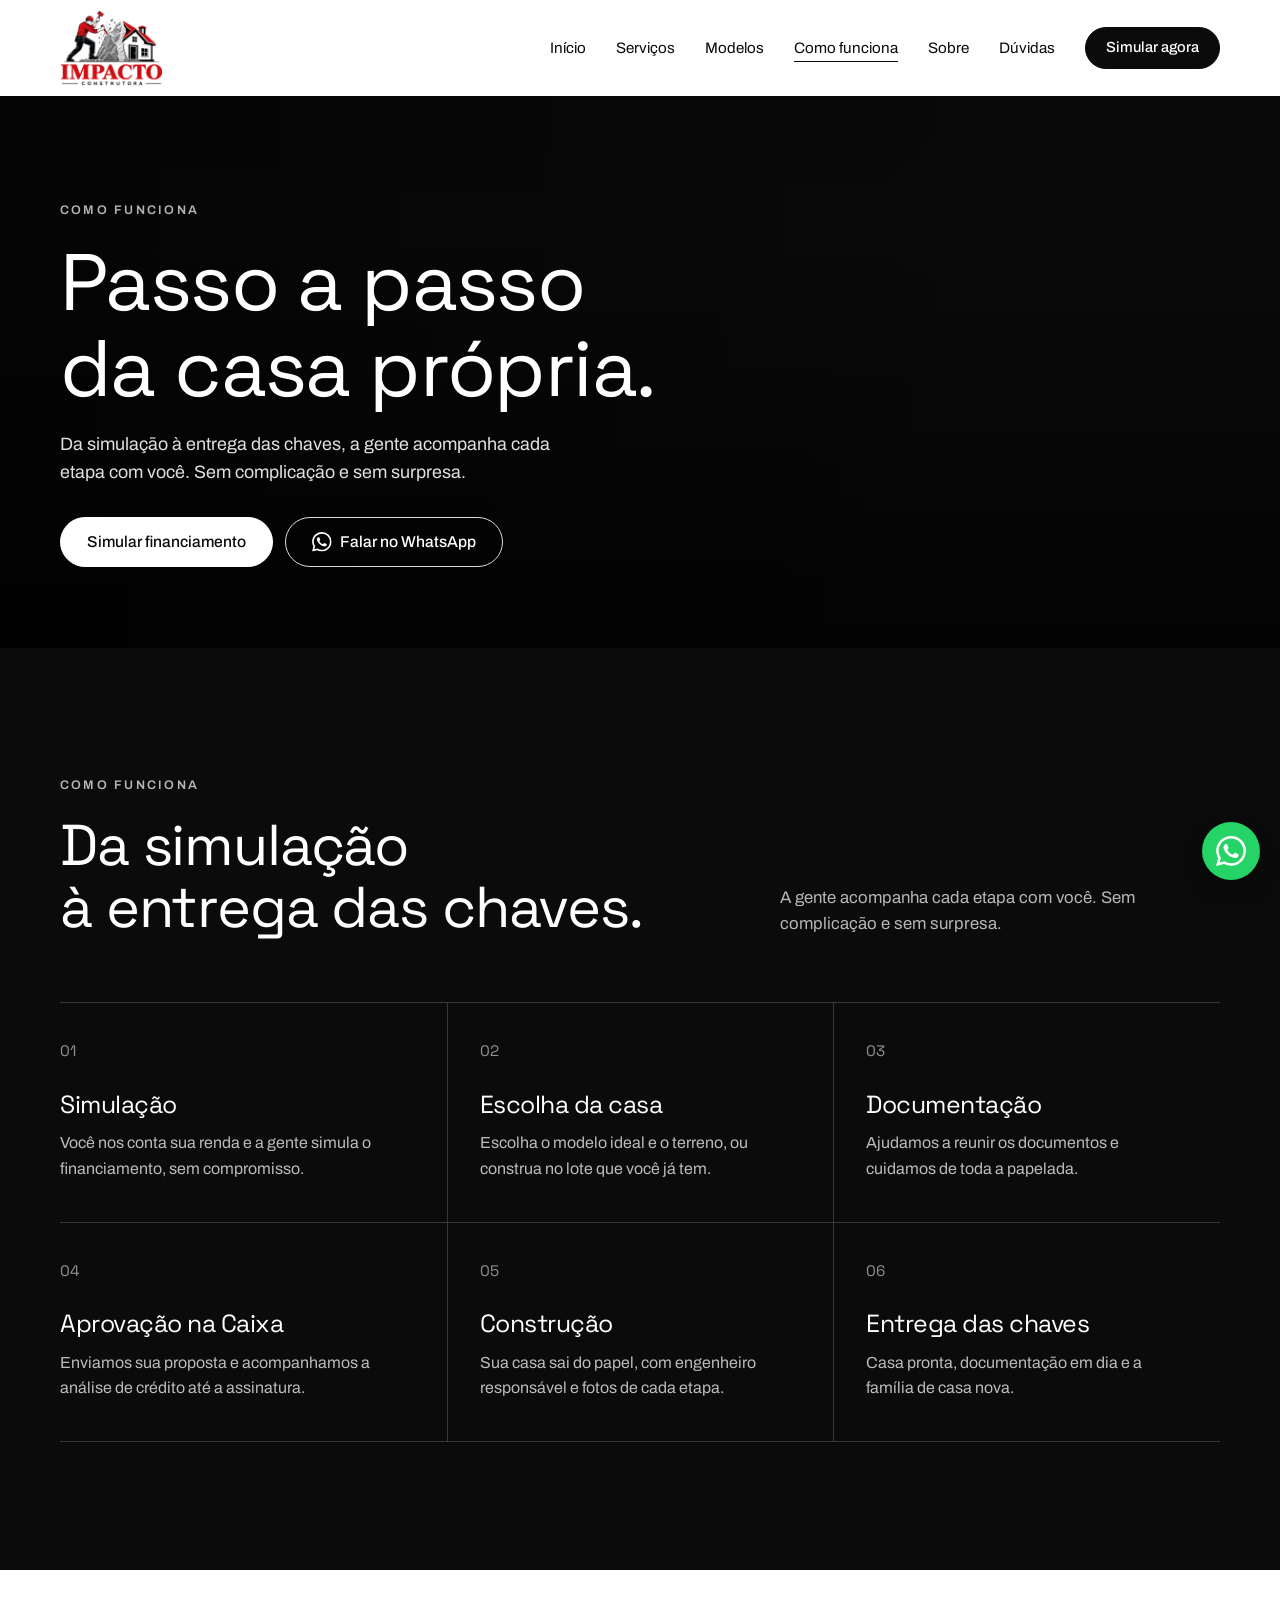
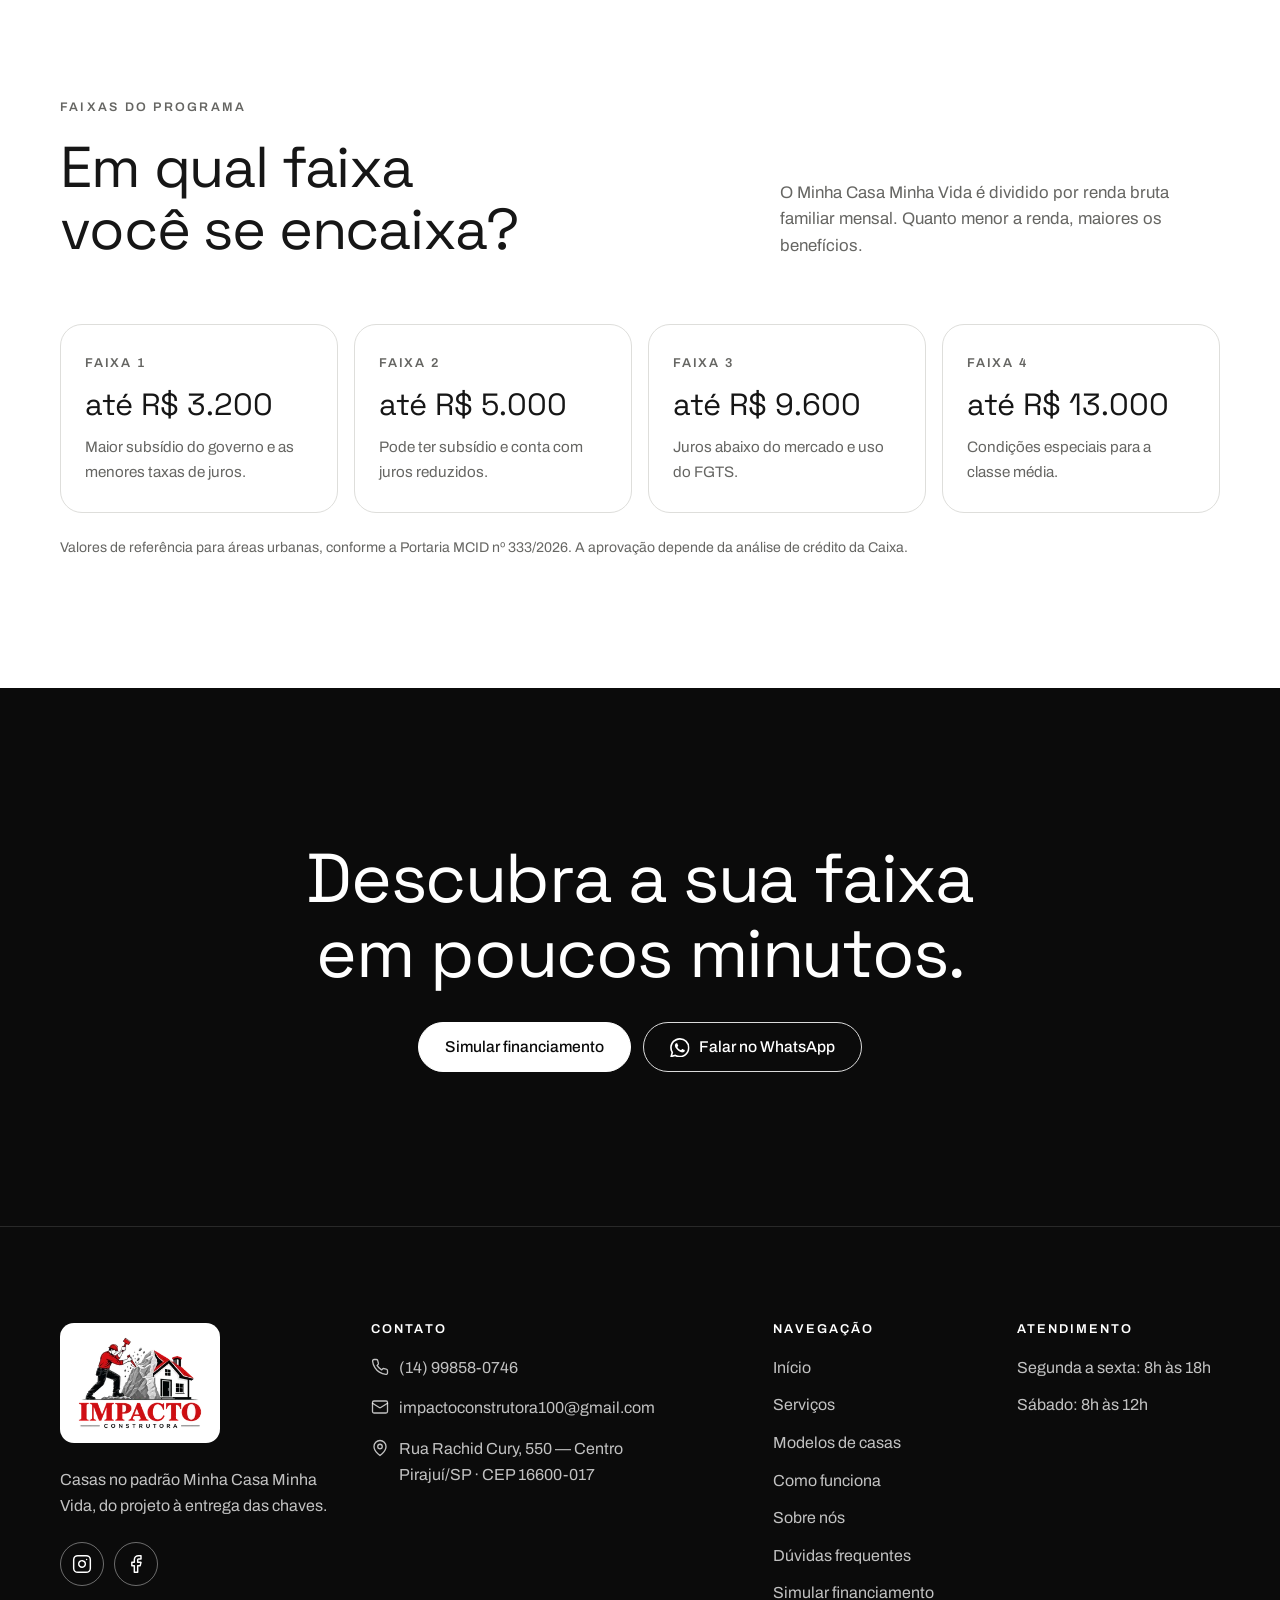
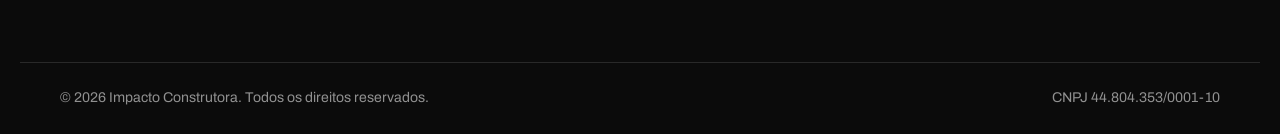
==== commit 1bbcdb69: "feat: item Início no menu de todas as páginas O logo já levava à página inicial, mas o menu não tinh" ====
--- a/como-funciona.html
+++ b/como-funciona.html
@@ -16,9 +16,10 @@
   <meta property="og:image:height" content="630">
   <meta property="og:locale" content="pt_BR">
 
+  <link rel="icon" href="favicon.ico" sizes="32x32">
   <link rel="icon" href="favicon.svg" type="image/svg+xml">
-  <link rel="icon" href="favicon.png" type="image/png" sizes="64x64">
-  <link rel="apple-touch-icon" href="assets/apple-touch-icon.png" sizes="360x360">
+  <link rel="apple-touch-icon" href="assets/apple-touch-icon.png">
+  <link rel="manifest" href="site.webmanifest">
 
   <link rel="preload" href="assets/fonts/space-grotesk-latin.woff2" as="font" type="font/woff2" crossorigin>
   <link rel="preload" href="assets/fonts/archivo-latin.woff2" as="font" type="font/woff2" crossorigin>
@@ -70,6 +71,7 @@
 
       <nav class="nav" id="menu" aria-label="Menu principal" data-nav>
         <ul class="nav__list">
+          <li><a href="./" class="nav__link">Início</a></li>
           <li><a href="servicos.html" class="nav__link">Serviços</a></li>
           <li><a href="modelos.html" class="nav__link">Modelos</a></li>
           <li><a href="como-funciona.html" class="nav__link" aria-current="page">Como funciona</a></li>
@@ -283,6 +285,6 @@
     <svg class="icon icon--fill" aria-hidden="true"><use href="#i-whatsapp"/></svg>
   </a>
 
-  <script src="js/main.js?v=8" defer></script>
+  <script src="js/main.js?v=9" defer></script>
 </body>
 </html>
